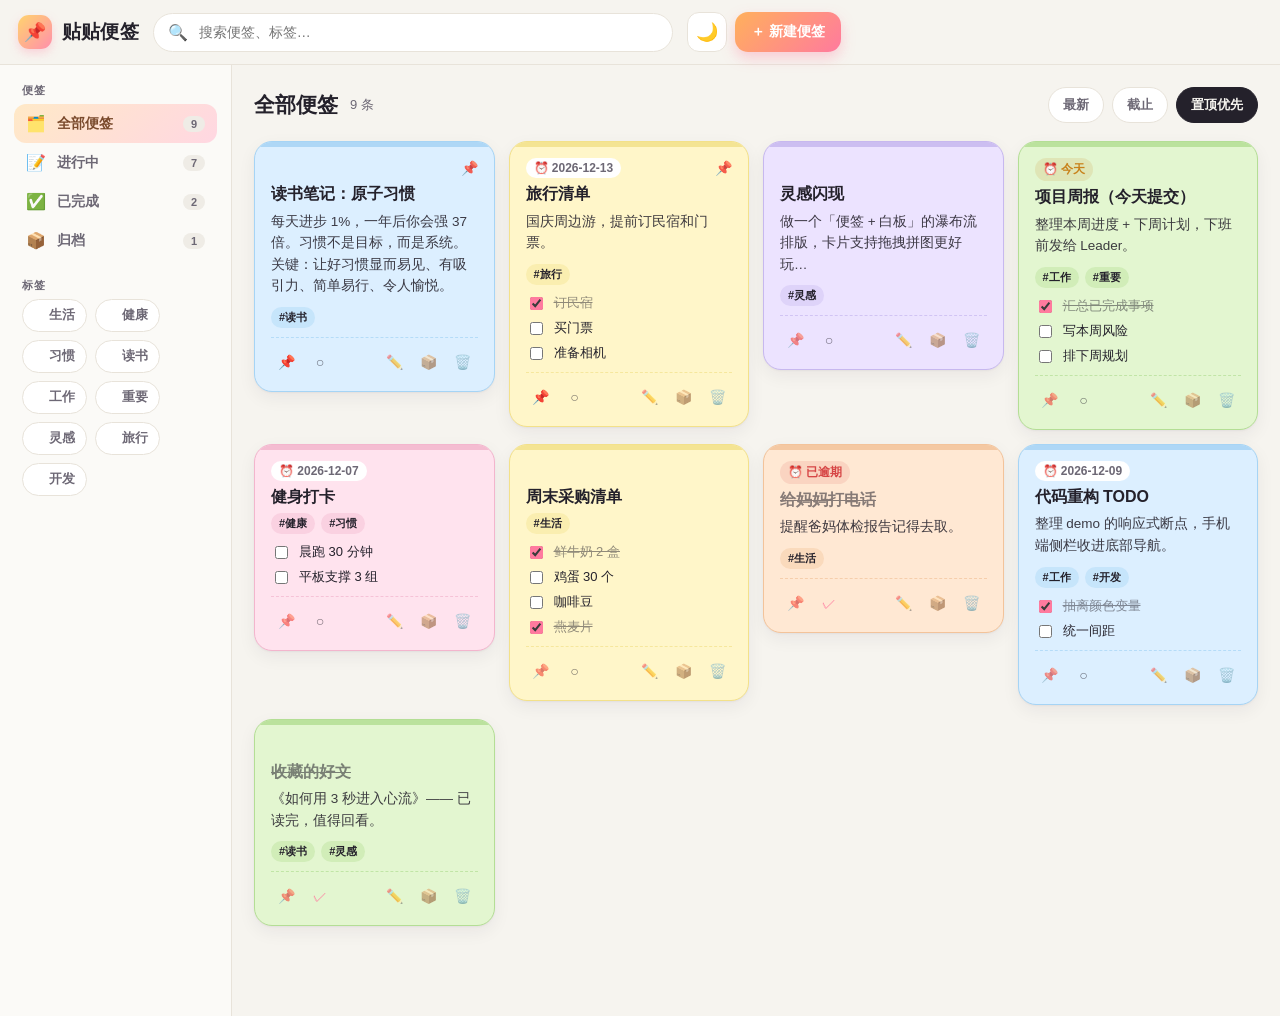
==== demo/index.html @ 90191a5c "feat(demo): 任务便签前端排版 demo（mock 数据 + 基础交互）" ====
<!DOCTYPE html>
<html lang="zh-CN" data-theme="light">
<head>
  <meta charset="UTF-8" />
  <meta name="viewport" content="width=device-width, initial-scale=1.0, viewport-fit=cover" />
  <meta name="theme-color" content="#f6f4ef" />
  <title>贴贴便签 · Demo</title>
  <link rel="stylesheet" href="styles.css" />
</head>
<body>
  <div class="app">
    <!-- 顶栏 -->
    <header class="topbar">
      <div class="brand">
        <span class="logo">📌</span>
        <span>贴贴便签</span>
      </div>

      <div class="search">
        <span>🔍</span>
        <input id="searchInput" type="text" placeholder="搜索便签、标签…" autocomplete="off" />
      </div>

      <div class="topbar-actions">
        <button class="icon-btn" id="themeBtn" title="切换主题">🌙</button>
        <button class="primary-btn" id="newBtn">＋ 新建便签</button>
      </div>
    </header>

    <div class="layout">
      <!-- 侧栏（桌面） -->
      <aside class="sidebar">
        <div>
          <div class="side-title">便签</div>
          <button class="nav-item active" data-nav="all"><span class="ico">🗂️</span>全部便签<span class="count" data-count="all">0</span></button>
          <button class="nav-item" data-nav="todo"><span class="ico">📝</span>进行中<span class="count" data-count="todo">0</span></button>
          <button class="nav-item" data-nav="done"><span class="ico">✅</span>已完成<span class="count" data-count="done">0</span></button>
          <button class="nav-item" data-nav="archived"><span class="ico">📦</span>归档<span class="count" data-count="archived">0</span></button>
        </div>

        <div>
          <div class="side-title">标签</div>
          <div class="tag-row" id="tagList"></div>
        </div>
      </aside>

      <!-- 主区 -->
      <main class="main">
        <div class="main-top">
          <h1 id="heading">全部便签</h1>
          <span class="main-sub" id="countText">0 条</span>
          <div class="filter-chips" id="filterChips">
            <button class="filter-chip" data-sort="time">最新</button>
            <button class="filter-chip" data-sort="due">截止</button>
            <button class="filter-chip active" data-sort="pin">置顶优先</button>
          </div>
        </div>

        <div class="board" id="board">
          <!-- 便签墙：由 JS 渲染 -->
        </div>
      </main>
    </div>

    <!-- 移动端底部导航 -->
    <nav class="bottomnav">
      <button class="bn-item active" data-nav="all"><span class="ico">🗂️</span>全部</button>
      <button class="bn-item" data-nav="todo"><span class="ico">📝</span>待办</button>
      <button class="bn-item" id="newBtnMobile"><span class="fab">＋</span></button>
      <button class="bn-item" data-nav="done"><span class="ico">✅</span>完成</button>
      <button class="bn-item" data-nav="archived"><span class="ico">📦</span>归档</button>
    </nav>
  </div>

  <!-- 编辑弹窗 -->
  <div class="modal-mask" id="modalMask">
    <div class="modal">
      <h2 id="modalTitle">新建便签</h2>
      <div class="field">
        <label>标题</label>
        <input type="text" id="fTitle" placeholder="便签标题" />
      </div>
      <div class="field">
        <label>内容</label>
        <textarea id="fContent" placeholder="写点什么…"></textarea>
      </div>
      <div class="field">
        <label>颜色</label>
        <div class="color-picker" id="colorPicker"></div>
      </div>
      <div class="field">
        <label>截止日期</label>
        <input type="date" id="fDue" />
      </div>
      <div class="field">
        <label>标签（用逗号分隔）</label>
        <input type="text" id="fTags" placeholder="工作, 生活" />
      </div>
      <div class="field">
        <label>清单子项（每行一项）</label>
        <textarea id="fChecklist" placeholder="第一件事&#10;第二件事"></textarea>
      </div>
      <div class="modal-actions">
        <button class="btn-ghost" id="cancelBtn">取消</button>
        <button class="primary-btn" id="saveBtn">保存</button>
      </div>
    </div>
  </div>

  <div class="toast" id="toast"></div>

  <script src="app.js"></script>
</body>
</html>
---- demo/styles.css ----
/* ===== 贴贴便签 · 前端 Demo 排版 ===== */

:root {
  --font: -apple-system, BlinkMacSystemFont, "Segoe UI", "PingFang SC",
    "Microsoft YaHei", Roboto, "Helvetica Neue", Arial, sans-serif;
  --radius: 18px;
  --radius-sm: 12px;
  --gap: 14px;
  --sidebar-w: 232px;
}

/* 主题变量 */
:root,
:root[data-theme="light"] {
  --bg: #f6f4ef;
  --surface: #ffffff;
  --sidebar-bg: #fbfaf7;
  --text: #24212b;
  --text-soft: #6d6875;
  --border: #e8e3da;
  --shadow: 0 1px 2px rgba(30, 25, 45, 0.04), 0 6px 18px rgba(30, 25, 45, 0.06);
  --shadow-hover: 0 4px 10px rgba(30, 25, 45, 0.08), 0 14px 30px rgba(30, 25, 45, 0.10);
  --chip-bg: #efece6;
}

:root[data-theme="dark"] {
  --bg: #17171c;
  --surface: #22222a;
  --sidebar-bg: #1c1c23;
  --text: #f2f0f6;
  --text-soft: #a7a1b2;
  --border: #33333d;
  --shadow: 0 1px 2px rgba(0, 0, 0, 0.3), 0 6px 18px rgba(0, 0, 0, 0.35);
  --shadow-hover: 0 4px 10px rgba(0, 0, 0, 0.4), 0 14px 30px rgba(0, 0, 0, 0.5);
  --chip-bg: #2b2b34;
}

/* 便签配色（浅） */
:root[data-theme="light"] .note--yellow { --note-bg: #fff6c9; --note-edge: #f3e18a; }
:root[data-theme="light"] .note--pink   { --note-bg: #ffe3ee; --note-edge: #f3b5cd; }
:root[data-theme="light"] .note--blue   { --note-bg: #dcefff; --note-edge: #a6d4f5; }
:root[data-theme="light"] .note--green  { --note-bg: #e3f6d0; --note-edge: #b4de95; }
:root[data-theme="light"] .note--purple { --note-bg: #ece3ff; --note-edge: #c7b8ef; }
:root[data-theme="light"] .note--orange { --note-bg: #ffe8d3; --note-edge: #f3c39a; }

/* 便签配色（深） */
:root[data-theme="dark"] .note--yellow { --note-bg: #37301c; --note-edge: #6d5f2e; }
:root[data-theme="dark"] .note--pink   { --note-bg: #392029; --note-edge: #6d3a4c; }
:root[data-theme="dark"] .note--blue   { --note-bg: #1e2b38; --note-edge: #35526b; }
:root[data-theme="dark"] .note--green  { --note-bg: #22301d; --note-edge: #435c35; }
:root[data-theme="dark"] .note--purple { --note-bg: #2c2438; --note-edge: #55446f; }
:root[data-theme="dark"] .note--orange { --note-bg: #37261c; --note-edge: #6d4428; }

* { box-sizing: border-box; }

html, body {
  margin: 0;
  padding: 0;
  height: 100%;
}

body {
  font-family: var(--font);
  background: var(--bg);
  color: var(--text);
  -webkit-font-smoothing: antialiased;
  transition: background 0.25s, color 0.25s;
}

button {
  font-family: inherit;
  border: none;
  background: none;
  cursor: pointer;
  color: inherit;
}

/* ---------- 应用外框 ---------- */
.app {
  min-height: 100vh;
  display: flex;
  flex-direction: column;
}

/* ---------- 顶栏 ---------- */
.topbar {
  position: sticky;
  top: 0;
  z-index: 30;
  display: flex;
  align-items: center;
  gap: 14px;
  padding: 12px 18px;
  background: color-mix(in srgb, var(--bg) 82%, transparent);
  backdrop-filter: saturate(180%) blur(14px);
  border-bottom: 1px solid var(--border);
}

.brand {
  display: flex;
  align-items: center;
  gap: 10px;
  font-weight: 800;
  font-size: 19px;
  letter-spacing: 0.2px;
  user-select: none;
  flex-shrink: 0;
}
.brand .logo {
  width: 34px;
  height: 34px;
  border-radius: 11px;
  background: linear-gradient(135deg, #ffd36e, #ff8fab);
  display: grid;
  place-items: center;
  font-size: 18px;
  box-shadow: 0 4px 10px rgba(255, 143, 171, 0.35);
}

.search {
  flex: 1;
  display: flex;
  align-items: center;
  gap: 9px;
  max-width: 520px;
  background: var(--surface);
  border: 1px solid var(--border);
  border-radius: 999px;
  padding: 9px 14px;
  color: var(--text-soft);
  transition: box-shadow 0.15s;
}
.search:focus-within {
  box-shadow: 0 0 0 3px rgba(255, 143, 171, 0.22);
}
.search input {
  flex: 1;
  border: none;
  outline: none;
  background: transparent;
  color: var(--text);
  font-size: 14px;
}

.topbar-actions {
  display: flex;
  align-items: center;
  gap: 8px;
  flex-shrink: 0;
}
.icon-btn {
  width: 40px;
  height: 40px;
  border-radius: 12px;
  display: grid;
  place-items: center;
  font-size: 18px;
  background: var(--surface);
  border: 1px solid var(--border);
  transition: transform 0.12s, background 0.15s;
}
.icon-btn:hover { transform: translateY(-2px); }
.icon-btn:active { transform: scale(0.94); }

.primary-btn {
  display: flex;
  align-items: center;
  gap: 8px;
  padding: 11px 16px;
  border-radius: 13px;
  background: linear-gradient(135deg, #ffb05c, #ff7a9e);
  color: #fff;
  font-weight: 700;
  font-size: 14px;
  box-shadow: 0 6px 14px rgba(255, 122, 158, 0.35);
  transition: transform 0.12s, box-shadow 0.15s;
}
.primary-btn:hover { transform: translateY(-2px); box-shadow: 0 10px 20px rgba(255, 122, 158, 0.45); }
.primary-btn:active { transform: scale(0.97); }

/* ---------- 主体布局 ---------- */
.layout {
  flex: 1;
  display: flex;
}

.sidebar {
  width: var(--sidebar-w);
  flex-shrink: 0;
  padding: 18px 14px 90px;
  border-right: 1px solid var(--border);
  background: var(--sidebar-bg);
  display: flex;
  flex-direction: column;
  gap: 18px;
  overflow-y: auto;
}
@media (max-width: 880px) {
  .sidebar { display: none; }
}

.side-title {
  font-size: 11px;
  font-weight: 700;
  letter-spacing: 1px;
  color: var(--text-soft);
  text-transform: uppercase;
  padding: 0 8px;
  margin-bottom: 6px;
}

.nav-item {
  display: flex;
  align-items: center;
  gap: 11px;
  width: 100%;
  padding: 10px 12px;
  border-radius: 12px;
  font-size: 14px;
  font-weight: 600;
  color: var(--text-soft);
  text-align: left;
  transition: background 0.15s, color 0.15s;
}
.nav-item .ico { font-size: 16px; width: 20px; text-align: center; }
.nav-item .count {
  margin-left: auto;
  font-size: 11px;
  font-weight: 700;
  background: var(--chip-bg);
  border-radius: 999px;
  padding: 2px 8px;
  color: var(--text-soft);
}
.nav-item:hover { background: var(--chip-bg); color: var(--text); }
.nav-item.active {
  background: linear-gradient(135deg, #ffe9c7, #ffd7e2);
  color: #7a4a2c;
}
[data-theme="dark"] .nav-item.active {
  background: linear-gradient(135deg, #4a3a1c, #4a2a34);
  color: #ffd7a8;
}

.tag-row {
  display: flex;
  flex-wrap: wrap;
  gap: 8px;
  padding: 0 8px;
}
.tag-chip {
  display: inline-flex;
  align-items: center;
  gap: 6px;
  padding: 7px 11px;
  border-radius: 999px;
  font-size: 12.5px;
  font-weight: 600;
  background: var(--surface);
  border: 1px solid var(--border);
  color: var(--text-soft);
}
.tag-chip .dot {
  width: 9px;
  height: 9px;
  border-radius: 50%;
}
.tag-chip:hover { background: var(--chip-bg); color: var(--text); }

/* ---------- 主区（便签墙） ---------- */
.main {
  flex: 1;
  min-width: 0;
  padding: 22px 22px 90px;
}

.main-top {
  display: flex;
  align-items: center;
  gap: 12px;
  flex-wrap: wrap;
  margin-bottom: 18px;
}
.main-top h1 {
  font-size: 21px;
  margin: 0;
  font-weight: 800;
}
.main-sub {
  color: var(--text-soft);
  font-size: 13px;
}

.filter-chips {
  display: flex;
  gap: 8px;
  flex-wrap: wrap;
  margin-left: auto;
}
.filter-chip {
  padding: 8px 14px;
  border-radius: 999px;
  font-size: 13px;
  font-weight: 600;
  background: var(--surface);
  border: 1px solid var(--border);
  color: var(--text-soft);
}
.filter-chip:hover { color: var(--text); }
.filter-chip.active { background: var(--text); color: var(--bg); border-color: var(--text); }

/* 便签墙 grid */
.board {
  display: grid;
  grid-template-columns: repeat(auto-fill, minmax(240px, 1fr));
  gap: var(--gap);
  align-items: start;
}
@media (max-width: 480px) {
  .board { grid-template-columns: 1fr; }
}

/* ---------- 便签卡片 ---------- */
.note {
  --note-bg: var(--surface);
  --note-edge: var(--border);
  position: relative;
  background: var(--note-bg);
  border: 1px solid var(--note-edge);
  border-radius: var(--radius);
  padding: 16px 16px 14px;
  box-shadow: var(--shadow);
  cursor: pointer;
  transition: transform 0.15s, box-shadow 0.18s;
  overflow: hidden;
}
.note:hover { transform: translateY(-3px); box-shadow: var(--shadow-hover); }

/* 便签纸顶端色带 */
.note::before {
  content: "";
  position: absolute;
  top: 0;
  left: 0;
  right: 0;
  height: 5px;
  background: var(--note-edge);
  opacity: 0.85;
}

.note-top {
  display: flex;
  align-items: center;
  gap: 6px;
  margin-bottom: 5px;
}
.note-due {
  display: inline-flex;
  align-items: center;
  gap: 5px;
  font-size: 12px;
  font-weight: 600;
  padding: 3px 8px;
  border-radius: 999px;
  background: var(--surface);
  color: var(--text-soft);
}
.note-due.overdue { color: #d64545; background: rgba(214, 69, 69, 0.12); }
.note-due.today { color: #c8811a; background: rgba(200, 129, 26, 0.14); }
.note-flag { margin-left: auto; font-size: 14px; opacity: 0.85; }

.note h3 {
  margin: 2px 0 6px;
  font-size: 16px;
  line-height: 1.35;
  font-weight: 750;
}
.note.done h3 { text-decoration: line-through; opacity: 0.55; }

.note .body {
  margin: 0 0 10px;
  font-size: 13.5px;
  line-height: 1.6;
  color: color-mix(in srgb, var(--text) 88%, transparent);
  white-space: pre-wrap;
}

/* 标签 */
.note-tags {
  display: flex;
  flex-wrap: wrap;
  gap: 6px;
  margin-bottom: 9px;
}
.note-tags .tag {
  font-size: 11px;
  font-weight: 600;
  padding: 3px 8px;
  border-radius: 999px;
  background: color-mix(in srgb, var(--note-edge) 40%, transparent);
}

/* 清单 */
.note-checklist { display: flex; flex-direction: column; gap: 6px; margin-bottom: 9px; }
.check-item {
  display: flex;
  align-items: flex-start;
  gap: 8px;
  font-size: 13px;
  line-height: 1.4;
}
.check-item input { margin-top: 3px; accent-color: #ff7a9e; }
.check-item.done span { text-decoration: line-through; opacity: 0.5; }

/* 底部操作 */
.note-foot {
  display: flex;
  align-items: center;
  gap: 4px;
  padding-top: 9px;
  border-top: 1px dashed color-mix(in srgb, var(--note-edge) 70%, transparent);
}
.note-foot .spacer { flex: 1; }
.mini-btn {
  width: 30px;
  height: 30px;
  border-radius: 9px;
  display: grid;
  place-items: center;
  font-size: 14px;
  color: color-mix(in srgb, var(--text) 60%, transparent);
  transition: background 0.15s, color 0.15s, transform 0.12s;
}
.mini-btn:hover { background: color-mix(in srgb, var(--note-edge) 40%, transparent); color: var(--text); transform: translateY(-1px); }
.mini-btn.on { color: #ff7a9e; }
.mini-btn.danger:hover { color: #d64545; }

/* 空状态 */
.empty {
  border: 2px dashed var(--border);
  border-radius: var(--radius);
  padding: 60px 20px;
  text-align: center;
  color: var(--text-soft);
}
.empty .big { font-size: 40px; margin-bottom: 10px; }

/* ---------- 移动端底部导航 ---------- */
.bottomnav {
  position: fixed;
  left: 0; right: 0; bottom: 0;
  z-index: 40;
  display: none;
  background: color-mix(in srgb, var(--bg) 88%, transparent);
  backdrop-filter: blur(14px);
  border-top: 1px solid var(--border);
  padding: 8px 14px calc(8px + env(safe-area-inset-bottom));
  justify-content: space-around;
}
.bottomnav .bn-item {
  display: flex;
  flex-direction: column;
  align-items: center;
  gap: 3px;
  font-size: 11px;
  font-weight: 600;
  color: var(--text-soft);
  padding: 6px 14px;
  border-radius: 12px;
}
.bottomnav .bn-item .ico { font-size: 20px; }
.bottomnav .bn-item.active { color: #ff7a9e; }
.bottomnav .bn-item .fab {
  width: 46px; height: 46px; border-radius: 16px;
  background: linear-gradient(135deg, #ffb05c, #ff7a9e);
  color: #fff; display: grid; place-items: center; font-size: 24px;
  box-shadow: 0 8px 16px rgba(255, 122, 158, 0.4);
}
@media (max-width: 880px) {
  .bottomnav { display: flex; }
}

/* ---------- 弹窗 ---------- */
.modal-mask {
  position: fixed;
  inset: 0;
  z-index: 50;
  background: rgba(20, 16, 26, 0.45);
  backdrop-filter: blur(4px);
  display: none;
  align-items: flex-end;
  justify-content: center;
}
.modal-mask.open { display: flex; }
@media (min-width: 640px) {
  .modal-mask { align-items: center; padding: 20px; }
}
.modal {
  width: 100%;
  max-width: 560px;
  max-height: 92vh;
  overflow-y: auto;
  background: var(--surface);
  border-radius: 22px 22px 0 0;
  padding: 22px;
  box-shadow: 0 20px 50px rgba(0, 0, 0, 0.3);
}
@media (min-width: 640px) {
  .modal { border-radius: 22px; }
}
.modal h2 { margin: 0 0 16px; font-size: 18px; }
.field { margin-bottom: 14px; }
.field label { display: block; font-size: 12.5px; font-weight: 700; color: var(--text-soft); margin-bottom: 6px; }
.field input[type="text"],
.field input[type="date"],
.field textarea {
  width: 100%;
  padding: 11px 13px;
  border-radius: 12px;
  border: 1px solid var(--border);
  background: var(--bg);
  color: var(--text);
  font-size: 14px;
  outline: none;
  font-family: inherit;
}
.field input:focus, .field textarea:focus { border-color: #ff7a9e; box-shadow: 0 0 0 3px rgba(255, 122, 158, 0.18); }
.field textarea { min-height: 90px; resize: vertical; }
.color-picker { display: flex; gap: 9px; flex-wrap: wrap; }
.color-swatch {
  width: 34px; height: 34px; border-radius: 11px; cursor: pointer;
  border: 2px solid transparent; transition: transform 0.12s;
}
.color-swatch:hover { transform: scale(1.1); }
.color-swatch.sel { border-color: var(--text); }
.modal-actions {
  display: flex;
  justify-content: flex-end;
  gap: 10px;
  margin-top: 18px;
}
.btn-ghost { padding: 11px 16px; border-radius: 12px; font-weight: 600; color: var(--text-soft); }
.btn-ghost:hover { background: var(--chip-bg); color: var(--text); }

/* toast */
.toast {
  position: fixed;
  left: 50%;
  bottom: 22px;
  transform: translateX(-50%) translateY(20px);
  z-index: 60;
  background: var(--text);
  color: var(--bg);
  padding: 11px 18px;
  border-radius: 999px;
  font-size: 13.5px;
  font-weight: 600;
  opacity: 0;
  transition: opacity 0.2s, transform 0.2s;
  pointer-events: none;
}
.toast.show { opacity: 1; transform: translateX(-50%) translateY(0); }
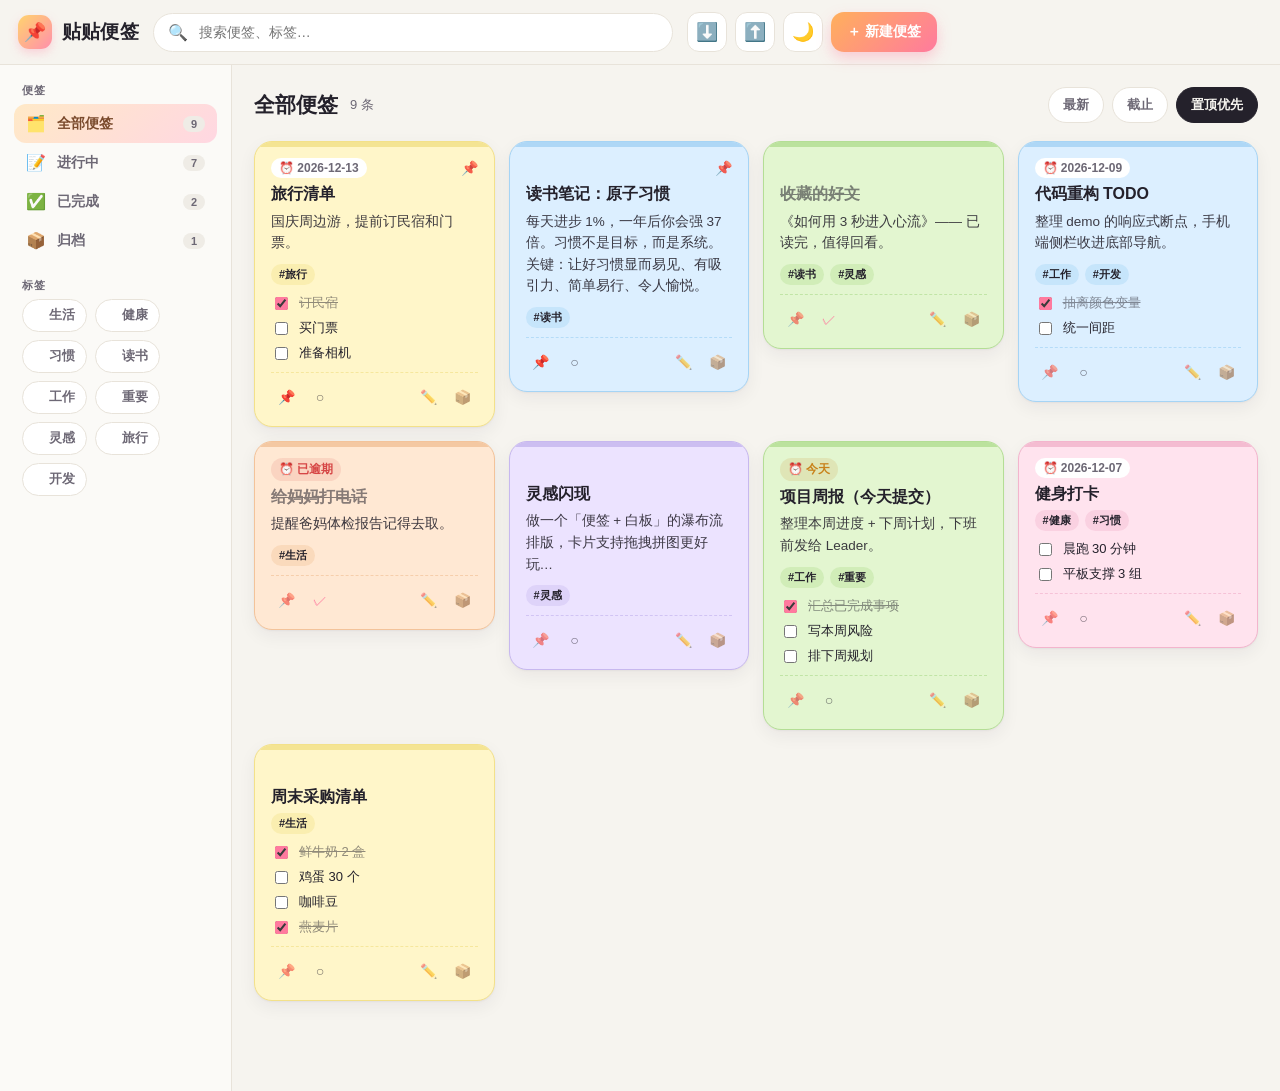
==== commit 8bd709aa: "feat(demo): 阶段1-电脑版持久化：新增存储抽象层(IndexedDB)并接入真实 CRUD，关掉不丢，支持 JSON 导出/导入；首次种子数据" ====
--- a/demo/index.html
+++ b/demo/index.html
@@ -4,7 +4,7 @@
   <meta charset="UTF-8" />
   <meta name="viewport" content="width=device-width, initial-scale=1.0, viewport-fit=cover" />
   <meta name="theme-color" content="#f6f4ef" />
-  <title>贴贴便签 · Demo</title>
+  <title>贴贴便签</title>
   <link rel="stylesheet" href="styles.css" />
 </head>
 <body>
@@ -22,9 +22,12 @@
       </div>
 
       <div class="topbar-actions">
+        <button class="icon-btn" id="exportBtn" title="导出 JSON">⬇️</button>
+        <button class="icon-btn" id="importBtn" title="导入 JSON">⬆️</button>
         <button class="icon-btn" id="themeBtn" title="切换主题">🌙</button>
         <button class="primary-btn" id="newBtn">＋ 新建便签</button>
       </div>
+      <input type="file" id="importFile" accept=".json,application/json" style="display:none" />
     </header>
 
     <div class="layout">
@@ -109,6 +112,7 @@
 
   <div class="toast" id="toast"></div>
 
+  <script src="store.js"></script>
   <script src="app.js"></script>
 </body>
 </html>
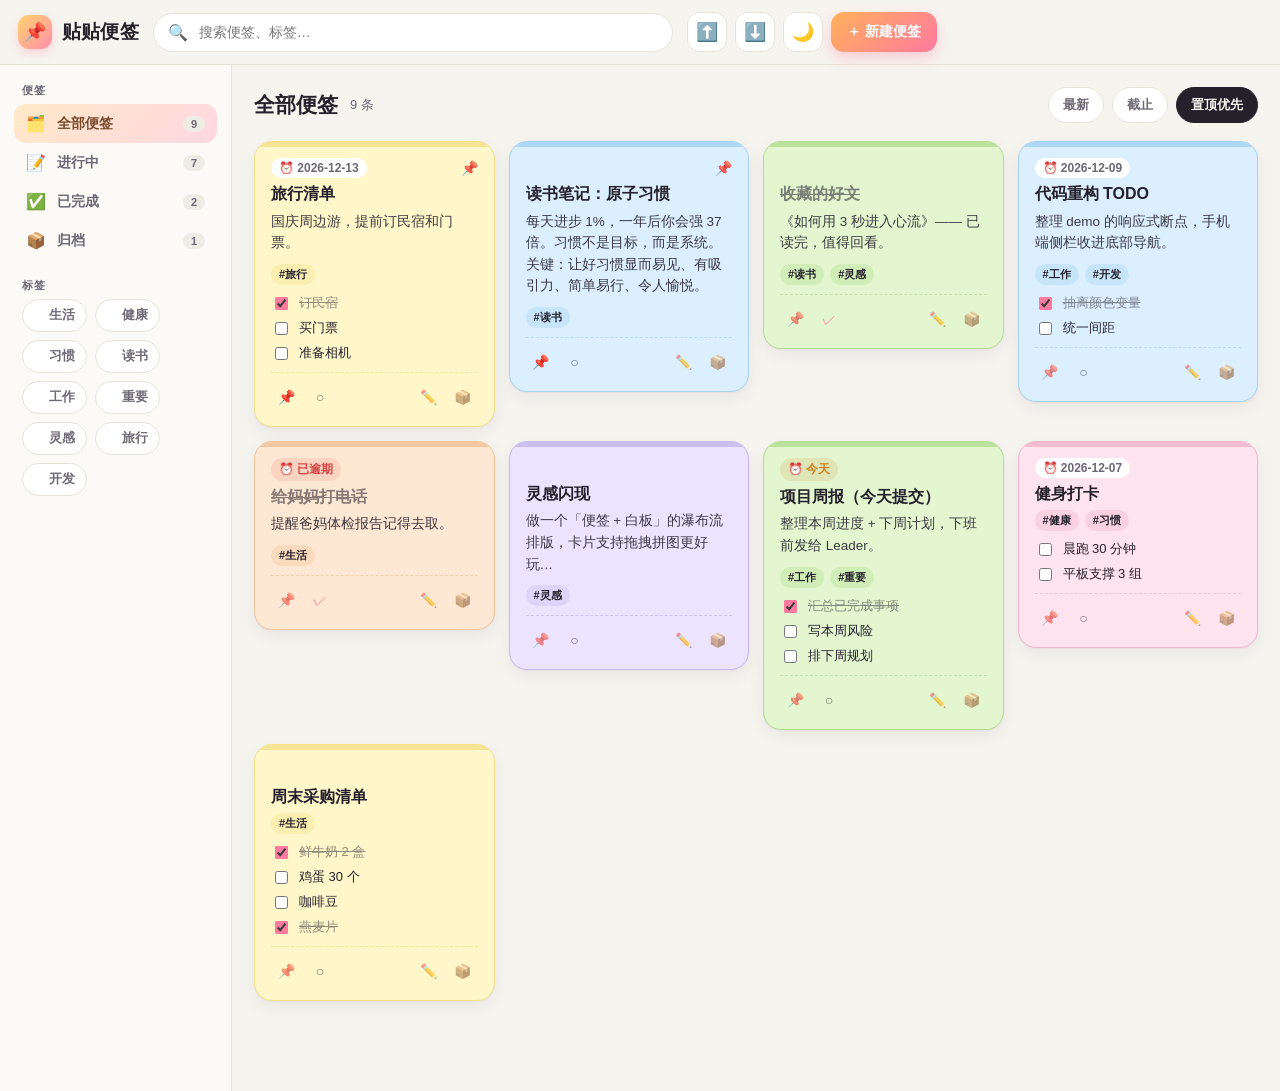
==== commit d9ba5cb2: "fix(demo): 互换导出/导入图标（导出=数据出去，导入=数据进来）" ====
--- a/demo/index.html
+++ b/demo/index.html
@@ -22,8 +22,8 @@
       </div>
 
       <div class="topbar-actions">
-        <button class="icon-btn" id="exportBtn" title="导出 JSON">⬇️</button>
-        <button class="icon-btn" id="importBtn" title="导入 JSON">⬆️</button>
+        <button class="icon-btn" id="exportBtn" title="导出 JSON">⬆️</button>
+        <button class="icon-btn" id="importBtn" title="导入 JSON">⬇️</button>
         <button class="icon-btn" id="themeBtn" title="切换主题">🌙</button>
         <button class="primary-btn" id="newBtn">＋ 新建便签</button>
       </div>
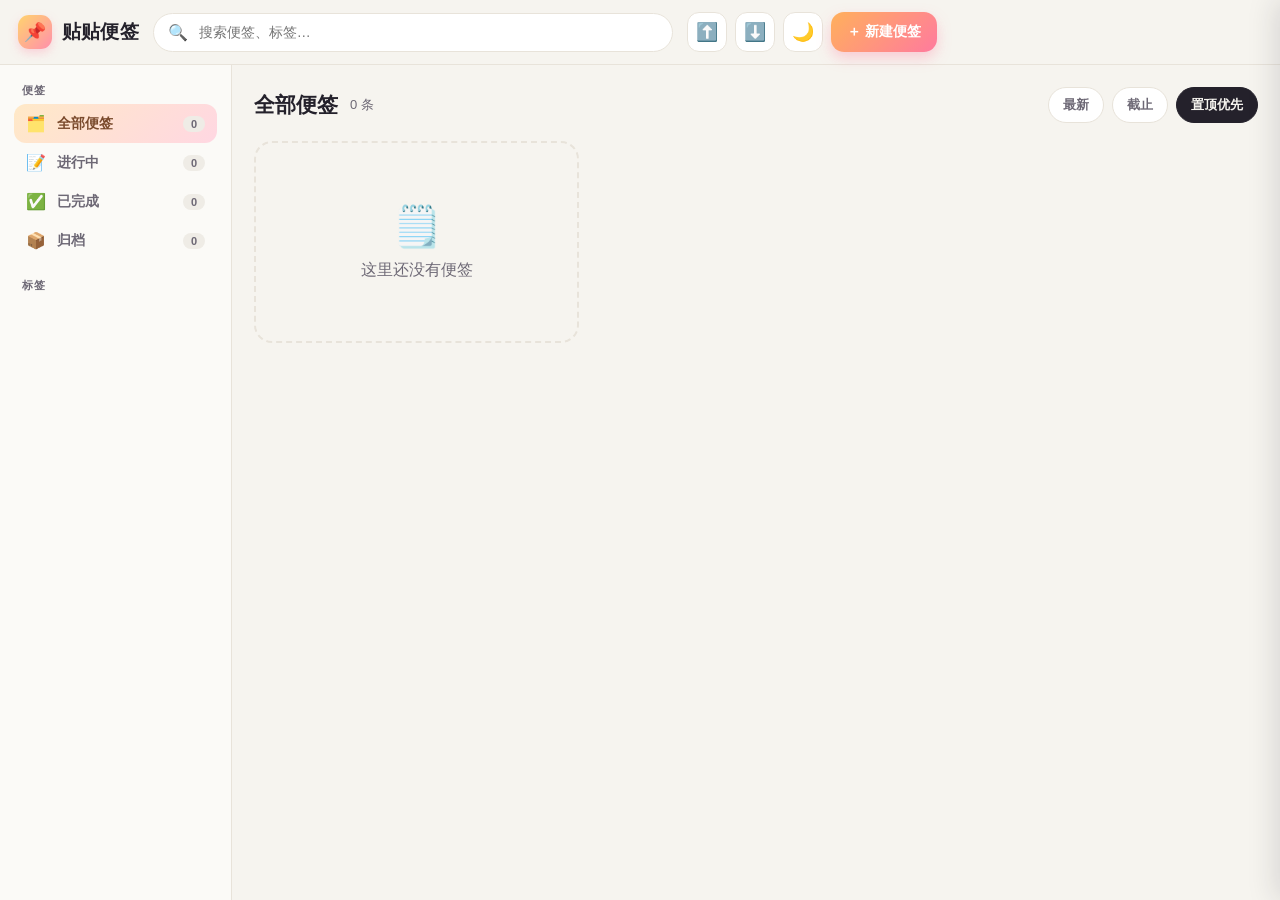
==== commit 8513484b: "feat: 归档 v13–v29 —— 桌面贴纸并入主程序、PWA 与安卓版 自 1d98d07 以来的全部进展一次性入库。  主程序（launcher + desktop-sticker 合并为单文" ====
--- a/demo/index.html
+++ b/demo/index.html
@@ -5,6 +5,14 @@
   <meta name="viewport" content="width=device-width, initial-scale=1.0, viewport-fit=cover" />
   <meta name="theme-color" content="#f6f4ef" />
   <title>贴贴便签</title>
+  <!-- 装到手机主屏幕（PWA）。图标路径全部相对，因此整个 demo/ 放到任意子目录都能用。 -->
+  <link rel="manifest" href="manifest.json" />
+  <link rel="icon" href="icons/icon-192.png" />
+  <link rel="apple-touch-icon" href="icons/apple-touch-icon.png" />
+  <meta name="mobile-web-app-capable" content="yes" />
+  <meta name="apple-mobile-web-app-capable" content="yes" />
+  <meta name="apple-mobile-web-app-status-bar-style" content="default" />
+  <meta name="apple-mobile-web-app-title" content="贴贴便签" />
   <link rel="stylesheet" href="styles.css" />
 </head>
 <body>
@@ -26,6 +34,7 @@
         <button class="icon-btn" id="importBtn" title="导入 JSON">⬇️</button>
         <button class="icon-btn" id="themeBtn" title="切换主题">🌙</button>
         <button class="primary-btn" id="newBtn">＋ 新建便签</button>
+        <button class="icon-btn menu-btn" id="menuBtn" title="按标签筛选" aria-label="按标签筛选">☰</button>
       </div>
       <input type="file" id="importFile" accept=".json,application/json" style="display:none" />
     </header>
@@ -75,6 +84,16 @@
     </nav>
   </div>
 
+  <!-- 手机：☰ 打开的「按标签筛选」抽屉（桌面用侧边栏的标签区，不显示它） -->
+  <div class="drawer-mask" id="drawerMask"></div>
+  <aside class="drawer" id="tagDrawer" aria-label="按标签筛选">
+    <div class="drawer-head">
+      <span>按标签筛选</span>
+      <button class="btn-ghost" id="drawerDone">完成</button>
+    </div>
+    <div class="drawer-body"><div class="tag-row" id="tagListMobile"></div></div>
+  </aside>
+
   <!-- 编辑弹窗 -->
   <div class="modal-mask" id="modalMask">
     <div class="modal">
@@ -114,5 +133,14 @@
 
   <script src="store.js"></script>
   <script src="app.js"></script>
+  <script>
+    /* PWA：注册 service worker，换来"装到主屏幕 + 断网也能打开"。
+       双击本地文件（file://）打开时浏览器根本不提供 serviceWorker，这里静默跳过，界面照旧。 */
+    if ('serviceWorker' in navigator && location.protocol !== 'file:') {
+      window.addEventListener('load', function () {
+        navigator.serviceWorker.register('sw.js').catch(function () { /* 不支持就算了 */ });
+      });
+    }
+  </script>
 </body>
 </html>
--- a/demo/styles.css
+++ b/demo/styles.css
@@ -266,6 +266,18 @@
   border-radius: 50%;
 }
 .tag-chip:hover { background: var(--chip-bg); color: var(--text); }
+/* 多选态：颜色由 JS 按标签名注入（同色相：未选中=浅底，选中=实心加深） */
+.tag-chip.active { font-weight: 700; box-shadow: 0 1px 6px rgba(0, 0, 0, .18); }
+.tag-chip.active .dot { box-shadow: 0 0 0 2px rgba(255, 255, 255, .35); }
+/* 选中态悬停时略降亮度，给"再点一次取消"的反馈 */
+.tag-chip.active:hover { filter: brightness(.92); }
+/* 清除按钮：中性描边，不抢标签的颜色 */
+.tag-clear {
+  background: transparent;
+  border-style: dashed;
+  color: var(--text-soft);
+}
+.tag-clear:hover { background: var(--chip-bg); color: var(--text); }
 
 /* ---------- 主区（便签墙） ---------- */
 .main {
@@ -312,7 +324,7 @@
 /* 便签墙 grid */
 .board {
   display: grid;
-  grid-template-columns: repeat(auto-fill, minmax(240px, 1fr));
+  grid-template-columns: repeat(auto-fill, minmax(300px, 1fr));
   gap: var(--gap);
   align-items: start;
 }
@@ -424,6 +436,7 @@
 .mini-btn {
   width: 30px;
   height: 30px;
+  flex: 0 0 30px;      /* v13.1：脚部一行变挤时，图标按钮不许被压缩 */
   border-radius: 9px;
   display: grid;
   place-items: center;
@@ -434,6 +447,37 @@
 .mini-btn:hover { background: color-mix(in srgb, var(--note-edge) 40%, transparent); color: var(--text); transform: translateY(-1px); }
 .mini-btn.on { color: #ff7a9e; }
 .mini-btn.danger:hover { color: #d64545; }
+
+/* ---------- v13：桌面贴纸桥按钮（贴到桌面 / 从桌面收起） ---------- */
+.desk-btn {
+  display: inline-flex;
+  align-items: center;
+  gap: 4px;
+  flex: 0 0 auto;      /* v13.1：文字按钮按内容占位，不被压扁 */
+  height: 26px;
+  padding: 0 9px;
+  border-radius: 8px;
+  font-size: 12px;
+  font-weight: 600;
+  white-space: nowrap;
+  color: color-mix(in srgb, var(--text) 68%, transparent);
+  background: color-mix(in srgb, var(--note-edge) 32%, transparent);
+  transition: background 0.15s, color 0.15s, transform 0.12s;
+}
+.desk-btn:hover { background: color-mix(in srgb, var(--note-edge) 58%, transparent); color: var(--text); transform: translateY(-1px); }
+/* 已贴出：用产品主色提示「这张正在桌面上」 */
+.desk-btn.on { color: #ff7a9e; background: color-mix(in srgb, #ff7a9e 16%, transparent); }
+/* 等待贴纸程序响应的小字（只在点过、且超过 5 秒没被消费时出现） */
+.desk-hint { font-size: 11.5px; line-height: 1.5; color: var(--text-soft); padding: 2px 2px 0; }
+.desk-hint:empty { display: none; }
+/* 全局提示：说清是「启动器没开」还是「贴纸程序没开」（这两种都会让按钮看着"没反应"） */
+.desk-wait { font-size: 12px; font-weight: 600; color: #d64545; margin-left: 10px; }
+.desk-wait:empty { display: none; }
+/* 窄屏：脚部一行放不下，按钮退化成图标 */
+@media (max-width: 640px) {
+  .desk-btn .desk-label { display: none; }
+  .desk-btn { padding: 0 7px; }
+}
 
 /* 空状态 */
 .empty {
@@ -560,3 +604,182 @@
   pointer-events: none;
 }
 .toast.show { opacity: 1; transform: translateX(-50%) translateY(0); }
+
+/* ============================================================================
+   窄屏（手机）适配 —— 顶栏压成一行，整页不再被撑宽
+   ----------------------------------------------------------------------------
+   原因：桌面版布局里 .brand 与 .topbar-actions 都是 flex-shrink:0，而 .search
+   没有 min-width:0 ⇒ 顶部栏的最小宽度约 652px，任何手机屏都会被它撑出横向
+   滚动（390px 下实测溢出 156px，连筛选胶囊和卡片右边都被连累）。
+   原则：**按钮一个不少、顺序与电脑版完全一致**，只是把宽度让出来。
+   ============================================================================ */
+.search { min-width: 0; }                    /* 关键：允许搜索框收缩 */
+
+@media (max-width: 680px) {
+  .topbar {
+    gap: 8px;
+    padding: 10px 12px;
+    padding-top: calc(10px + env(safe-area-inset-top));   /* 状态栏 / 刘海 */
+  }
+  /* 品牌只留图钉标，把宽度让给搜索框（它不是按钮，按钮全保留） */
+  .brand { font-size: 0; gap: 0; }
+  .brand .logo { width: 32px; height: 32px; border-radius: 10px; font-size: 17px; }
+
+  .search { padding: 8px 12px; gap: 6px; }
+  .search input { font-size: 13px; }
+
+  .topbar-actions { gap: 6px; }
+  .icon-btn { width: 34px; height: 34px; border-radius: 10px; font-size: 16px; }
+  /* 「＋ 新建便签」退化成只有 ＋：用 ::before 换文字，不改 HTML */
+  .primary-btn { padding: 9px 11px; gap: 0; font-size: 0; }
+  .primary-btn::before { content: "＋"; font-size: 18px; line-height: 1; }
+
+  /* 给固定在底部的导航栏留出空间（含手势条） */
+  .main { padding: 16px 14px calc(96px + env(safe-area-inset-bottom)); }
+  .main-top { gap: 8px; margin-bottom: 14px; }
+  .main-top h1 { font-size: 19px; }
+  .filter-chip { padding: 7px 12px; font-size: 12px; }
+
+  .bottomnav .bn-item { padding: 6px 8px; }    /* 5 个项在 360px 上也不挤 */
+}
+
+/* ============================================================================
+   手机（≤680px）：每行 2 张便签 + 卡片整体缩小 + 两列各自紧密衔接
+   ----------------------------------------------------------------------------
+   · 列数必须与卡片内部尺寸成对调整：390px 上两列时每张卡约 174px、内部约 142px，
+     而卡片底部那一排（📌 + ○ + 贴到桌面 + 编辑 + 删除）按桌面尺寸要约 150px ⇒ 会挤爆。
+   · 「紧密衔接」靠 app.js 的 boardHtml() 交替分列（1→左、2→右…）：每列是一个纵向
+     flex 栈 ⇒ 各列各自往下排、行间不留空档，同时保住「前两张并排」的阅读顺序。
+     纯 CSS 的 column-count 做不到——它是按列优先填充，第 2 张会掉到第 1 张下面。
+   ============================================================================ */
+@media (max-width: 680px) {
+  .board {
+    grid-template-columns: repeat(2, minmax(0, 1fr));
+    gap: 9px;
+    align-items: start;
+  }
+  .board-col { display: flex; flex-direction: column; gap: 9px; min-width: 0; }
+
+  .note { padding: 13px 13px 10px; border-radius: 15px; }
+  .note::before { height: 4px; }
+  .note h3 { font-size: 15px; margin: 2px 0 5px; line-height: 1.3; }
+  .note .body { font-size: 12.5px; line-height: 1.5; margin-bottom: 8px; }
+  .note-tags { gap: 5px; margin-bottom: 7px; }
+  .note-tags .tag { font-size: 10.5px; padding: 2px 7px; }
+  .note-checklist { gap: 5px; margin-bottom: 7px; }
+  .check-item { font-size: 12px; gap: 6px; }
+  .note-foot { gap: 3px; padding-top: 7px; }
+  .mini-btn { width: 28px; height: 28px; flex: 0 0 28px; font-size: 13px; }
+  .desk-btn { height: 24px; padding: 0 7px; font-size: 11.5px; }
+}
+
+@media (max-width: 420px) {
+  .board { gap: 9px; }
+  .note { padding: 10px 10px 8px; border-radius: 13px; }
+  .note::before { height: 3px; }
+  .note-top { gap: 4px; margin-bottom: 3px; }
+  .note-due { font-size: 10px; padding: 2px 6px; gap: 3px; }
+  .note-flag { font-size: 11px; }
+  .note h3 { font-size: 13px; margin: 1px 0 3px; }
+  .note .body { font-size: 11px; margin-bottom: 6px; line-height: 1.45; }
+  .note-tags { gap: 4px; margin-bottom: 5px; }
+  .note-tags .tag { font-size: 9.5px; padding: 1px 6px; }
+  .note-checklist { gap: 3px; margin-bottom: 5px; }
+  .check-item { font-size: 11px; gap: 5px; }
+  .check-item input { width: 13px; height: 13px; margin-top: 2px; }
+  .note-foot { gap: 2px; padding-top: 5px; }
+  .mini-btn { width: 24px; height: 24px; flex: 0 0 24px; border-radius: 7px; font-size: 12px; }
+  .desk-btn { height: 21px; padding: 0 5px; font-size: 11px; border-radius: 6px; }
+}
+
+/* ============================================================================
+   手机端两处修正（2026-09-29，据用户真机截图）
+   ----------------------------------------------------------------------------
+   ① 搜索文字溢出白底胶囊：只给 .search 加 min-width:0 是不够的 —— .search 是 flex
+      容器、能缩，但它里面那个 <input> 自己是 flex 项、min-width 仍是 auto，而输入框
+      有约 170px 的固有最小宽度，于是文字冲出胶囊。必须把 input 也放开。
+   ② 右上角 ＋ 换成 ☰：手机上「新建」已由底部导航的 ＋ 承担，腾出来的位置给
+      「按标签筛选」——此前手机端侧边栏 display:none，标签筛选根本没有入口。
+   ============================================================================ */
+.search input { min-width: 0; }
+
+.menu-btn { display: none; }                 /* 桌面不显示（桌面用侧边栏标签区） */
+
+.drawer-mask {
+  position: fixed; inset: 0; z-index: 45;
+  background: rgba(20, 16, 26, 0.38);
+  opacity: 0; pointer-events: none; transition: opacity .18s;
+}
+.drawer-mask.open { opacity: 1; pointer-events: auto; }
+
+.drawer {
+  position: fixed; top: 0; right: 0; bottom: 0; z-index: 46;
+  width: min(82vw, 300px);
+  background: var(--sidebar-bg);
+  border-left: 1px solid var(--border);
+  box-shadow: -10px 0 28px rgba(30, 25, 45, .14);
+  transform: translateX(102%);
+  transition: transform .2s ease;
+  display: flex; flex-direction: column;
+  padding: calc(14px + env(safe-area-inset-top)) 14px calc(14px + env(safe-area-inset-bottom));
+  overflow-y: auto;
+}
+.drawer.open { transform: translateX(0); }
+.drawer-head { display: flex; align-items: center; justify-content: space-between; margin-bottom: 14px; }
+.drawer-head > span { font-weight: 800; font-size: 15px; }
+.drawer-body .tag-row { display: flex; flex-wrap: wrap; gap: 9px; }
+
+@media (max-width: 680px) {
+  .menu-btn { display: grid; }
+  #newBtn { display: none; }                 /* 手机上新建交给底部导航的 ＋ */
+}
+
+/* ============================================================================
+   v29 · 手机端「连续自适应」——取代按断点硬跳的固定像素
+   ----------------------------------------------------------------------------
+   原来 ≤680 与 ≤420 两档写死 px：320px 的老手机与 430px 的大屏只是"碰巧能看"。
+   现在字号/间距/按钮尺寸全部用 clamp(最小, vw, 最大) 随屏宽平滑变化；列数由
+   app.js 的 masonryCols() 按可用宽度自动算（1..3 列），CSS 只负责均分。
+   vw 在真机上不随滚动变化（地址栏收放不影响），所以是稳定的。
+   ============================================================================ */
+@media (max-width: 680px) {
+  .board {
+    display: flex;                       /* 列数由子元素个数决定，不再写死 */
+    gap: clamp(7px, 2.4vw, 12px);
+    align-items: flex-start;
+  }
+  .board-col {
+    flex: 1 1 0; min-width: 0;
+    display: flex; flex-direction: column;
+    gap: clamp(7px, 2.4vw, 12px);
+  }
+
+  .note {
+    padding: clamp(8px, 3vw, 13px) clamp(8px, 3vw, 13px) clamp(6px, 2.3vw, 10px);
+    border-radius: clamp(11px, 3.6vw, 15px);
+  }
+  .note::before { height: clamp(3px, 1vw, 4px); }
+  .note-top { gap: clamp(3px, 1.2vw, 5px); margin-bottom: clamp(2px, 1vw, 4px); }
+  .note-due { font-size: clamp(9.5px, 2.9vw, 12px); padding: clamp(1px, .7vw, 3px) clamp(5px, 1.8vw, 8px); }
+  .note-flag { font-size: clamp(10px, 3.2vw, 13px); }
+  .note h3 { font-size: clamp(12px, 3.9vw, 15px); margin: clamp(1px, .5vw, 2px) 0 clamp(3px, 1.2vw, 5px); line-height: 1.3; }
+  .note .body { font-size: clamp(10.5px, 3.3vw, 12.5px); line-height: 1.45; margin-bottom: clamp(5px, 2vw, 8px); }
+  .note-tags { gap: clamp(3px, 1.3vw, 5px); margin-bottom: clamp(4px, 1.7vw, 7px); }
+  .note-tags .tag { font-size: clamp(9px, 2.9vw, 11px); padding: clamp(1px, .6vw, 2px) clamp(5px, 1.8vw, 7px); }
+  .note-checklist { gap: clamp(3px, 1.3vw, 5px); margin-bottom: clamp(4px, 1.7vw, 7px); }
+  .check-item { font-size: clamp(10.5px, 3.2vw, 12px); gap: clamp(4px, 1.5vw, 6px); }
+  .check-item input { width: clamp(12px, 3.6vw, 14px); height: clamp(12px, 3.6vw, 14px); margin-top: 2px; }
+  .note-foot { gap: clamp(2px, .8vw, 3px); padding-top: clamp(4px, 1.8vw, 7px); }
+  .mini-btn {
+    width: clamp(22px, 6.6vw, 28px); height: clamp(22px, 6.6vw, 28px);
+    flex: 0 0 clamp(22px, 6.6vw, 28px);
+    font-size: clamp(11px, 3.3vw, 13px);
+    border-radius: clamp(6px, 2vw, 9px);
+  }
+  .desk-btn { height: clamp(20px, 5.6vw, 24px); padding: 0 clamp(4px, 1.4vw, 7px); font-size: clamp(10px, 2.9vw, 11.5px); }
+  .main { padding: clamp(12px, 3.6vw, 18px) clamp(10px, 3.4vw, 18px) calc(96px + env(safe-area-inset-bottom)); }
+  .main-top { gap: clamp(6px, 2vw, 10px); margin-bottom: clamp(10px, 3.4vw, 16px); }
+  .main-top h1 { font-size: clamp(17px, 5vw, 20px); }
+  .main-sub { font-size: clamp(11.5px, 3.4vw, 13px); }
+  .filter-chip { font-size: clamp(11.5px, 3.4vw, 13px); padding: clamp(6px, 1.9vw, 8px) clamp(10px, 3.2vw, 14px); }
+}
